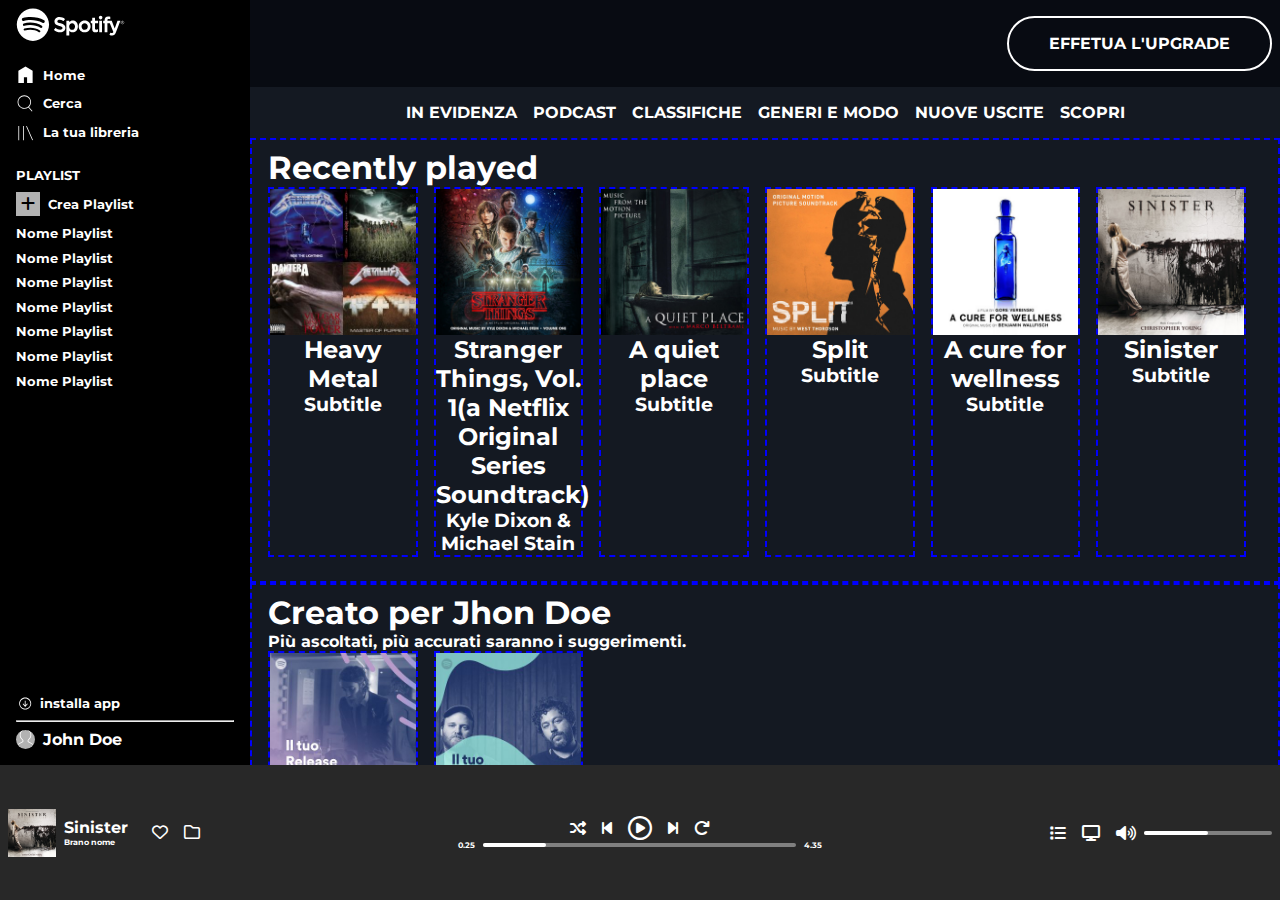
==== index.html @ 0534e6f9 "cambio dimensioni e spaziatura header" ====
<!DOCTYPE html>
<html lang="ita">
<head>
    <meta charset="UTF-8">
    <meta name="viewport" content="width=device-width, initial-scale=1.0">
    <!--FAVICON-->
    <link rel="icon" href="img/favicon.ico" >
    <!-- FONT AWESOME 6.4.0 -->
    <link rel="stylesheet" href="https://cdnjs.cloudflare.com/ajax/libs/font-awesome/6.4.0/css/all.min.css">
    <!--FONT DI GOOGLE-->
    <link rel="preconnect" href="https://fonts.googleapis.com">
    <link rel="preconnect" href="https://fonts.gstatic.com" crossorigin>
    <link href="https://fonts.googleapis.com/css2?family=Montserrat:ital,wght@0,100;0,200;0,300;0,400;0,500;0,600;0,700;0,800;0,900;1,100;1,200;1,300;1,400;1,500;1,600;1,700;1,800;1,900&display=swap" rel="stylesheet">
    <!--CSS-->
    <link rel="stylesheet" href="style/style.css">
    <title>Spotify Web</title>
</head>
<body>
    <main class="flex">
        <!--MAIN HEADER-->
        <div class="header-main flex flex-bet flex-col">
            <nav>
                <img class="logo" src="img/logo.svg" alt="Logo Spotify">
                <img class="logo" src="img/logo-small.svg" alt="Logo Spotify small">
                <ul>
                    <li class="flex flex-al-cen">
                        <a href="#" class="flex flex-al-cen"><img class="icon" src="img/home.svg" alt="icona home"></a>
                        <a href="#"><p>Home</p> </a>
                    </li>
                    <li class="flex flex-al-cen">
                        <a href="#" class="flex flex-al-cen"><img class="icon" src="img/search.svg" alt="icona search"></a>
                        <a href="#"><p>Cerca</p> </a>
                    </li>
                    <li class="flex flex-al-cen">
                        <a href="#" class="flex flex-al-cen"><img class="icon" src="img/libreria.svg" alt="icona libreria"></a>
                        <a href="#"><p>La tua libreria </p></a>
                    </li>
                </ul>
                <ul>
                    <li>PLAYLIST</li>
                    <li class="flex flex-al-cen">
                        <a href="#" class="flex flex-al-cen">
                            <div class="box flex flex-al-cen flex-center">
                                <i class="fa-solid fa-plus"></i>
                            </div>
                        </a>
                        <a href="#">Crea Playlist</a>
                    </li>
                    <li><a href="#">Nome Playlist</a></li>
                    <li><a href="#">Nome Playlist</a></li>
                    <li><a href="#">Nome Playlist</a></li>
                    <li><a href="#">Nome Playlist</a></li>
                    <li><a href="#">Nome Playlist</a></li>
                    <li><a href="#">Nome Playlist</a></li>
                    <li><a href="#">Nome Playlist</a></li>
                </ul>
            </nav>

            <section class="header-bottom">
                <div class="flex">
                    <a href="#" class="flex flex-al-cen">
                    <img src="img/download.svg" alt="icona download">
                    </a>
                    <a href="#"><p>installa app</p></a>
                </div>
                <hr>
                <div class="flex">
                    <a href="#" class="flex flex-al-cen">
                    <img class="icon" src="img/profile.svg" alt="icona profilo">
                    </a>
                    <a href="#"><p>John Doe</p> </a>
                </div>
                
            </section>
        </div>
        <!--MAIN MUSIC-->
        <div class="music-main">
            <!--UPGRADE-->
            <section class="upgrade flex flex-end">
                <div class="bottone">
                    EFFETUA L'UPGRADE
                </div>
            </section>
            <!--CONTAIN-->
            <section class="contain">
                <!--CATEGORIE-->
                <section class="categorie">
                    <ul class="flex flex-center flex-wrap">
                        <li>IN EVIDENZA</li>
                        <li>PODCAST</li>
                        <li>CLASSIFICHE</li>
                        <li>GENERI E MODO</li>
                        <li>NUOVE USCITE</li>
                        <li>SCOPRI</li>
                    </ul>
                </section>
                <!--RECENTLY PLAYED-->
                <section class="recently-played trat">
                    <h1>Recently played</h1>
                    <div class="container flex flex-wrap">
                        <div class="items trat">
                            <div class="hover-immagine">
                                <i class="fa-regular fa-circle-play"></i>
                                <img src="img/metal_lifting.jpg" alt="album di musica tranquilla">
                            </div>
                            
                            <h2>Heavy Metal</h2>
                            <h3>Subtitle</h3>
                        </div>

                        <div class="items trat">
                            <div class="hover-immagine">
                                <i class="fa-regular fa-circle-play"></i>
                                <img src="img/stranger.jpeg" alt="colonne sonore Stranger Thing">
                            </div>
                            
                            <h2>Stranger Things, Vol. 1(a Netflix Original Series Soundtrack)</h2>
                            <h3>Kyle Dixon & Michael Stain</h3>
                        </div>

                        <div class="items trat">
                            <div class="hover-immagine">
                                <i class="fa-regular fa-circle-play"></i>
                                <img src="img/aquietplace.jpeg" alt="colonne sonore A quet place">
                            </div>
                            
                            <h2>A quiet place</h2>
                            <h3>Subtitle</h3>
                        </div>

                        <div class="items trat">
                            <div class="hover-immagine">
                                <i class="fa-regular fa-circle-play"></i>
                                <img src="img/split.jpeg" alt="colonne sonore Split">
                            </div>
                            
                            <h2>Split</h2>
                            <h3>Subtitle</h3>
                        </div>

                        <div class="items trat">
                            <div class="hover-immagine">
                                <i class="fa-regular fa-circle-play"></i>
                                <img src="img/cure.jpeg" alt="colonne sonore A cure for wellness">
                            </div>
                            
                            <h2>A cure for wellness</h2>
                            <h3>Subtitle</h3>
                        </div>

                        <div class="items trat">
                            <div class="hover-immagine">
                                <i class="fa-regular fa-circle-play"></i>
                                <img src="img/sinister.jpeg" alt="colonne sonore Sinister">
                            </div>
                            
                            <h2>Sinister</h2>
                            <h3>Subtitle</h3>
                        </div>
                    </div>
                </section>
                <!--JHON DOE-->
                <section class="jhon-doe trat">
                    <h1>Creato per Jhon Doe</h1>
                    <p>Più ascoltati, più accurati saranno i suggerimenti.</p>
                    <div class="container flex flex-wrap">
                        <div class="items trat">
                            <div class="hover-immagine">
                                <i class="fa-regular fa-circle-play"></i>
                                <img src="img/radar.jpeg" alt="release rader">
                            </div>
                            <h2>Release Radar</h2>
                        </div> 
                        <div class="items trat">
                            <div class="hover-immagine">
                                <i class="fa-regular fa-circle-play"></i>
                                <img src="img/mixdaily.jpeg" alt="daily mix">
                            </div>
                            <h2>Daily Mix 1</h2>
                        </div> 
                    </div>
                </section>
                <!--ARTISTI POPOLARI-->
                <section class="artisti-popolari trat">
                    <h1>Artisti più popolari</h1>
                    <p>Più ascoltati, più accurati saranno i suggerimenti.</p>
                    <div class="container flex flex-wrap">
                        <div class="items trat">
                            <div class="hover-immagine">
                                <i class="fa-regular fa-circle-play"></i>
                                <img src="img/youg.jpeg" alt="Artista sinistra">
                            </div>
                            <h2>Sono un artista</h2>
                        </div> 
                        <div class="items trat">
                            <div class="hover-immagine">
                                <i class="fa-regular fa-circle-play"></i>
                                <img src="img/einaudi.jpeg" alt="daily mix">
                            </div>
                            <h2>Enaudi</h2>
                        </div>
                    </div> 
                </section>
            </section>
        </div>
    </main>
    <footer class="flex flex-bet">
        <section class="left flex flex-al-cen">
            <div class="brano flex flex-al-cen">
                <div>
                    <img src="img/sinister.jpeg" alt="sinister Soundtrack">
                </div>
                <div>
                    <h1>Sinister</h1>
                    <h2>Brano nome</h2>
                </div>
            </div>
            <div class="funzioni flex">
                <div>
                    <i class="fa-regular fa-heart"></i>
                </div>
                <div>
                    <i class="fa-regular fa-folder"></i>
                </div>
            </div>
        </section>

        <section class="center flex flex-col flex-center">
            <div class="play-music flex flex-center flex-al-cen">
                <i class="fa-solid fa-shuffle"></i>
                <i class="fa-solid fa-backward-step"></i>
                <i class="fa-regular fa-circle-play"></i>
                <i class="fa-solid fa-forward-step"></i>
                <i class="fa-solid fa-arrow-rotate-right"></i>
            </div>
            <div class="barra-music flex flex-al-cen flex-bet">
                <div class="numeri">0.25</div>
                <div class="barra">
                    <div class="barra-play"></div>
                </div>
                <div class="numeri">4.35</div>
            </div>
        </section>

        <section class="right flex flex-al-cen flex-end">
            <div class="flex">
                <i class="fa-solid fa-list"></i>
                <i class="fa-solid fa-display"></i>
            </div>
            <div class="barra-music flex flex-al-cen">
                <i class="fa-solid fa-volume-high"></i>
                <div class="barra">
                    <div class="barra-volume"></div>
                </div>
            </div>
        </section>
    </footer>
</body>
</html>
---- style/style.css ----
*{
    margin: 0;
    padding: 0;
    box-sizing: border-box;
}

body{
    font-family: 'Montserrat', sans-serif;
    font-weight: bold;
    color: white ;
}

ul{
    list-style-type: none;
}

a{
    text-decoration: none;
}

/*flex*/

.flex{
    display: flex;
}

.flex-bet{
    justify-content: space-between;
}

.flex-ar{
    justify-content: space-around;
}

.flex-wrap{
    flex-wrap: wrap;
}
.flex-col{
    flex-direction: column;
}

.flex-center{
    justify-content: center;
}

.flex-al-cen{
    align-items: center;
}

.flex-end{
    justify-content: flex-end;
}

/*main header*/

main .header-main{
    height: calc(100vh - 15vh);
    width: 250px;
    background-color: black;
    padding: .5rem 1rem;
}

.header-main nav>img:first-child{
    width: 50%;
    padding-bottom: .5rem;
}

.header-main nav>img:nth-child(2){
    width: 100%;
    display: none;
}
.header-main a{
    color: white;
}

.header-main nav ul{
    padding: .5rem 0;
}

.header-main nav ul li{
    padding: .3rem 0;
    align-items: center;
    font-size: .8rem;
}

.header-main nav .box{
    width: 1.5rem;
    height: 1.5rem;
    background-color: #B2B2B2;
    color: black;
    margin-right: .5rem;
}

.header-main nav .box i{
    font-size: 1rem;
}

.header-main .icon{
    width: 1.2rem;
    margin-right: .5rem;
}

.header-bottom div:first-child img{
    width: 1rem;
    margin-right: .5rem;
} 

.header-bottom div:first-child p{
    font-size: .8rem;
}

.header-bottom div{
    margin: .5rem 0;
}

.header-bottom div:last-child img{
    height: 1.2rem;
    border-radius: 50%;
    object-fit: cover;
    background-color: #B2B2B2;
}

@media screen and (max-width:576px){
    main .header-main{
        max-width: 50px;
        align-items: center;
    }

    .header-main nav>img:first-child{
        display: none;
    }

    .header-main nav>img:nth-child(2){
        display: block;
    }

    .header-main p, hr{
        display: none;
    }

    .header-main nav ul:last-child{
        display: none;
    }
}

/*main music main*/

main .music-main{
    height: calc(100vh - 15vh);
    width: calc(100% - 250px);/*-----------------------------------------*/
    overflow: auto;
    background-color: #141922;
}

@media screen and (max-width:576px){
    main .music-main{
        min-width: calc(100% - 50px);
    }
}

/*upgrade*/

.upgrade{
    background-color: #080B12;
    padding: 1rem .5rem;
}

.upgrade .bottone{
    border: 2px white solid;
    border-radius: 5rem;
    padding: 1rem 2.5rem;
}

/*Categorie*/

.categorie{
    padding: 1rem 0;
}

.categorie li{
    padding: 0 .5rem ;
}

/*Recently Played*/

.recently-played, .jhon-doe, .artisti-popolari{
    padding: .5rem 1rem;
}

.items{
    width: calc((100% /6) - 1rem);
    text-align: center;
    margin-right: 1rem;
    margin-bottom: 1rem;
}

.items img{
    width: 100%;
}

.hover-immagine{
    line-height: 0;
    position: relative;
}

.hover-immagine i{
    position: absolute;
    top: 50%;
    left: 50%;
    transform: translate(-50% , -50%);
    font-size: 4rem;
    display: none;
}

@media screen and (max-width:992px){
    .items{
        width: calc((100%/4) - 1rem);
    }
}

@media screen and (max-width:768px){
    .items{
        width: calc((100%/2) - 1rem);
    }
}

/*Jhon Doe*/

/*Artisti popolari*/

.artisti-popolari img {
    border-radius: 50%;
    object-fit: cover;
}

.artisti-popolari .hover-immagine{
    border-radius: 50%;
}

/*footer*/

footer{
    background-color: #282828;
    height: 15vh;
    padding: 0 .5rem;
}

footer i{
    padding: 0 .5rem;
}

footer .left, footer .right{
    width: 230px;
}

footer .center{
    width: 30%;
}

/*footer left*/

footer .left .brano>div:first-child{
    width: 3rem;
    height: 3rem;
}

footer .left .brano{
    margin-right: .5rem;
}

footer .left .brano img{
    width: 100%;
}

footer .left .brano div{
    margin-right: .5rem;
}

footer .left .brano h1{
    font-size: 1rem;
}

footer .left .brano h2{
    font-size: .5rem;
}

footer .left .funzioni i{
    padding: 0 .5rem;
}

@media screen and (max-width:768px){
    footer .left .funzioni{
        flex-direction: column;
    }
}

/*footer center*/


footer .center .play-music i:nth-child(3){
    font-size: 1.5rem;
}

footer .center .barra-music .numeri{
    font-size: .5rem;
    padding: 0 .5rem;
}

footer .center .barra-play{
    width: 20%;
    height: 100%;
    background-color: white;
    border-radius: 5rem;
}

footer .barra-music{
    width: 100%;
}

footer .barra{
    width: 100%;
    height: 4px;
    background-color: gray;
    border-radius: 5rem;
}

/*footer right*/

footer .barra-volume{
    width: 50%;
    height: 100%;
    background-color: white;
    border-radius: 5rem;
}

@media screen and (max-width:487px) {
    
    footer .right{
        flex-wrap: wrap;
        justify-content: center;
        align-self: center;
    }

   
}

/*elementi da cancellare*/

.trat{
    border: 2px dashed blue;
}
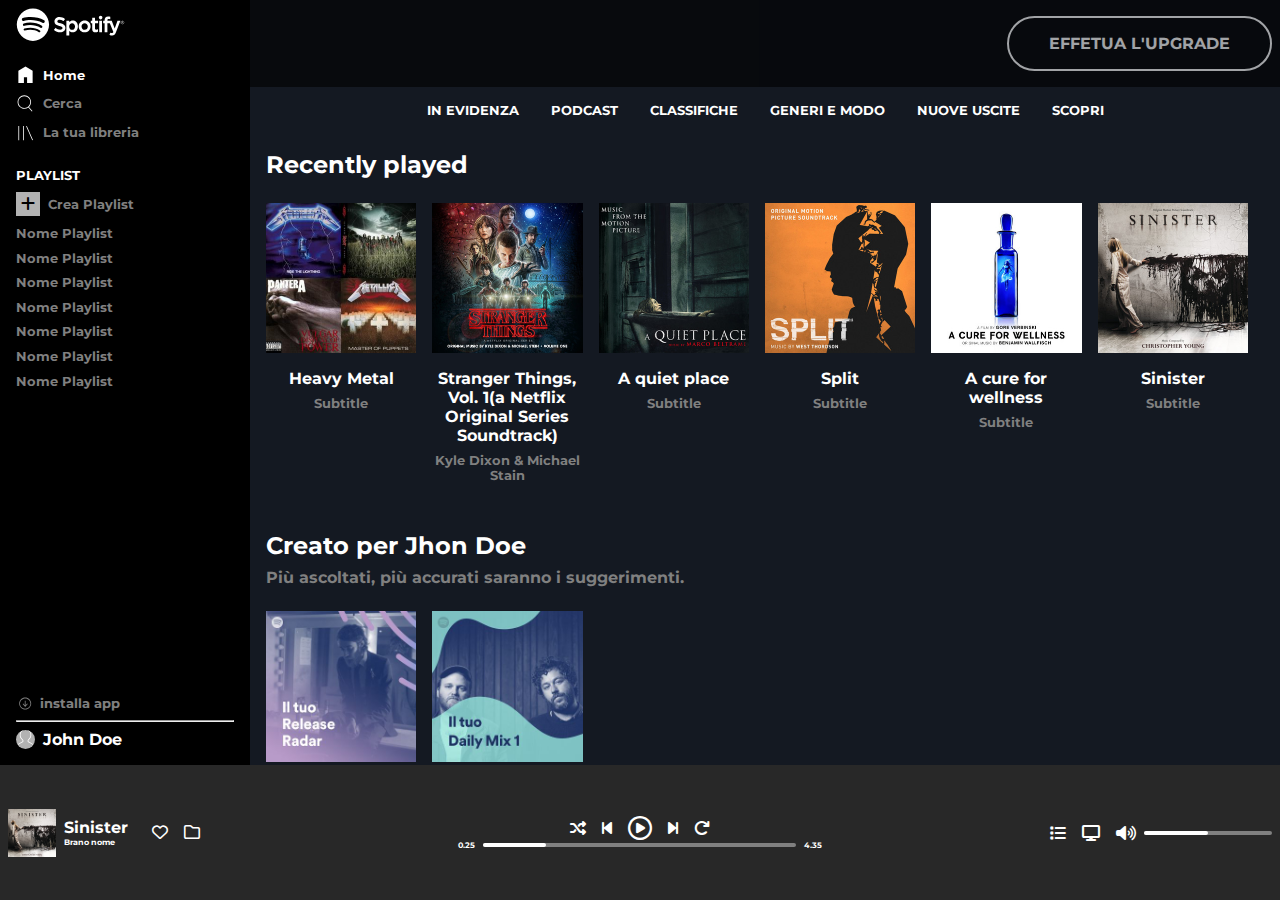
==== commit 4e67c63e: "size-font e spaziatura effetuata + colore" ====
--- a/index.html
+++ b/index.html
@@ -95,10 +95,11 @@
                     </ul>
                 </section>
                 <!--RECENTLY PLAYED-->
-                <section class="recently-played trat">
-                    <h1>Recently played</h1>
+                <section class="recently-played ">
+                    <div class="titoli"><h1>Recently played</h1></div>
+                    
                     <div class="container flex flex-wrap">
-                        <div class="items trat">
+                        <div class="items ">
                             <div class="hover-immagine">
                                 <i class="fa-regular fa-circle-play"></i>
                                 <img src="img/metal_lifting.jpg" alt="album di musica tranquilla">
@@ -108,7 +109,7 @@
                             <h3>Subtitle</h3>
                         </div>
 
-                        <div class="items trat">
+                        <div class="items ">
                             <div class="hover-immagine">
                                 <i class="fa-regular fa-circle-play"></i>
                                 <img src="img/stranger.jpeg" alt="colonne sonore Stranger Thing">
@@ -118,7 +119,7 @@
                             <h3>Kyle Dixon & Michael Stain</h3>
                         </div>
 
-                        <div class="items trat">
+                        <div class="items ">
                             <div class="hover-immagine">
                                 <i class="fa-regular fa-circle-play"></i>
                                 <img src="img/aquietplace.jpeg" alt="colonne sonore A quet place">
@@ -128,7 +129,7 @@
                             <h3>Subtitle</h3>
                         </div>
 
-                        <div class="items trat">
+                        <div class="items ">
                             <div class="hover-immagine">
                                 <i class="fa-regular fa-circle-play"></i>
                                 <img src="img/split.jpeg" alt="colonne sonore Split">
@@ -138,7 +139,7 @@
                             <h3>Subtitle</h3>
                         </div>
 
-                        <div class="items trat">
+                        <div class="items ">
                             <div class="hover-immagine">
                                 <i class="fa-regular fa-circle-play"></i>
                                 <img src="img/cure.jpeg" alt="colonne sonore A cure for wellness">
@@ -148,7 +149,7 @@
                             <h3>Subtitle</h3>
                         </div>
 
-                        <div class="items trat">
+                        <div class="items ">
                             <div class="hover-immagine">
                                 <i class="fa-regular fa-circle-play"></i>
                                 <img src="img/sinister.jpeg" alt="colonne sonore Sinister">
@@ -160,18 +161,22 @@
                     </div>
                 </section>
                 <!--JHON DOE-->
-                <section class="jhon-doe trat">
-                    <h1>Creato per Jhon Doe</h1>
-                    <p>Più ascoltati, più accurati saranno i suggerimenti.</p>
+                <section class="jhon-doe ">
+                    <div class="titoli">
+                        <h1>Creato per Jhon Doe</h1>
+                        <p>Più ascoltati, più accurati saranno i suggerimenti.</p>
+                    </div>
+                    
+                    
                     <div class="container flex flex-wrap">
-                        <div class="items trat">
+                        <div class="items ">
                             <div class="hover-immagine">
                                 <i class="fa-regular fa-circle-play"></i>
                                 <img src="img/radar.jpeg" alt="release rader">
                             </div>
                             <h2>Release Radar</h2>
                         </div> 
-                        <div class="items trat">
+                        <div class="items ">
                             <div class="hover-immagine">
                                 <i class="fa-regular fa-circle-play"></i>
                                 <img src="img/mixdaily.jpeg" alt="daily mix">
@@ -181,18 +186,21 @@
                     </div>
                 </section>
                 <!--ARTISTI POPOLARI-->
-                <section class="artisti-popolari trat">
-                    <h1>Artisti più popolari</h1>
-                    <p>Più ascoltati, più accurati saranno i suggerimenti.</p>
+                <section class="artisti-popolari ">
+                    <div class="titoli">
+                        <h1>Artisti più popolari</h1>
+                        <p>Più ascoltati, più accurati saranno i suggerimenti.</p>
+                    </div>
+                    
                     <div class="container flex flex-wrap">
-                        <div class="items trat">
+                        <div class="items ">
                             <div class="hover-immagine">
                                 <i class="fa-regular fa-circle-play"></i>
                                 <img src="img/youg.jpeg" alt="Artista sinistra">
                             </div>
                             <h2>Sono un artista</h2>
                         </div> 
-                        <div class="items trat">
+                        <div class="items ">
                             <div class="hover-immagine">
                                 <i class="fa-regular fa-circle-play"></i>
                                 <img src="img/einaudi.jpeg" alt="daily mix">
--- a/style/style.css
+++ b/style/style.css
@@ -83,6 +83,14 @@
     font-size: .8rem;
 }
 
+.header-main nav ul li a{
+    color: gray;
+}
+
+.header-main nav ul li:first-child a:nth-child(2) {
+    color: white;
+}
+
 .header-main nav .box{
     width: 1.5rem;
     height: 1.5rem;
@@ -100,6 +108,9 @@
     margin-right: .5rem;
 }
 
+.header-bottom div:first-child{
+    opacity: 50%;
+}
 .header-bottom div:first-child img{
     width: 1rem;
     margin-right: .5rem;
@@ -161,8 +172,10 @@
 /*upgrade*/
 
 .upgrade{
-    background-color: #080B12;
+    background-color: black;
+    opacity: 60%;
     padding: 1rem .5rem;
+    width: 100%;
 }
 
 .upgrade .bottone{
@@ -171,6 +184,12 @@
     padding: 1rem 2.5rem;
 }
 
+@media screen and (max-width:576px){
+    .upgrade{
+
+    }
+}
+
 /*Categorie*/
 
 .categorie{
@@ -178,13 +197,27 @@
 }
 
 .categorie li{
-    padding: 0 .5rem ;
+    font-size: .8rem;
+    padding: 0 1rem ;
 }
 
 /*Recently Played*/
 
 .recently-played, .jhon-doe, .artisti-popolari{
-    padding: .5rem 1rem;
+    padding: 1rem;
+}
+
+.titoli{
+    padding-bottom: 1.5rem;
+}
+
+.titoli h1{
+    font-size: 1.5rem;
+}
+
+.titoli p{
+    padding-top: .5rem;
+    color: gray;
 }
 
 .items{
@@ -196,6 +229,17 @@
 
 .items img{
     width: 100%;
+}
+
+.items h2{
+    font-size: 1rem;
+    padding-top: 1rem;
+}
+
+.items h3{
+    font-size: .8rem;
+    padding-top: .5rem;
+    color: gray;
 }
 
 .hover-immagine{
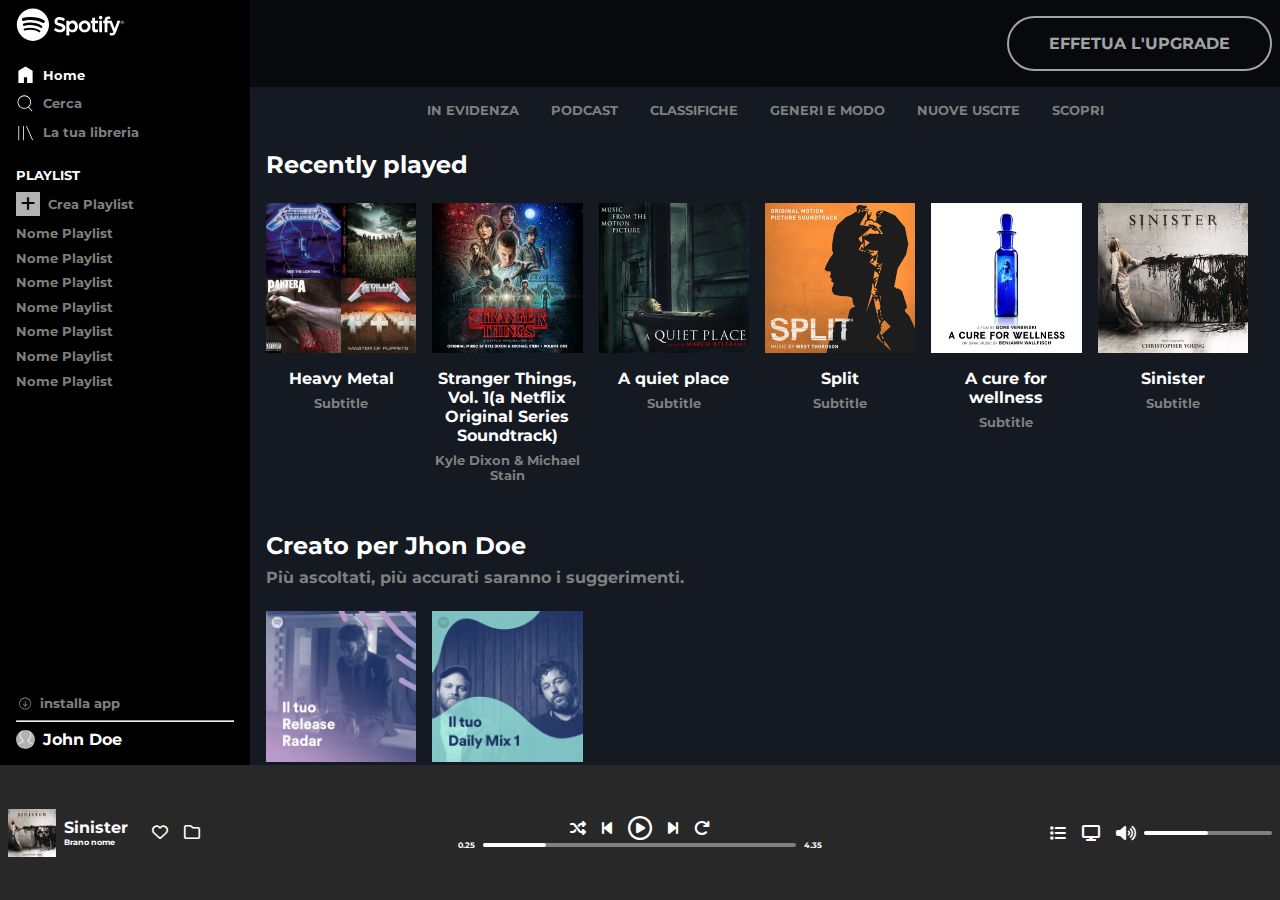
==== commit 4e1c4c26: "hover alle items" ====
--- a/index.html
+++ b/index.html
@@ -39,12 +39,15 @@
                 <ul>
                     <li>PLAYLIST</li>
                     <li class="flex flex-al-cen">
-                        <a href="#" class="flex flex-al-cen">
-                            <div class="box flex flex-al-cen flex-center">
-                                <i class="fa-solid fa-plus"></i>
-                            </div>
-                        </a>
-                        <a href="#">Crea Playlist</a>
+                        <div class="flex flex-al-cen">
+                            <a href="#">
+                                <div class="box flex flex-al-cen flex-center">
+                                    <i class="fa-solid fa-plus"></i>
+                                </div>
+                            </a>
+                            <a href="#">Crea Playlist</a>
+                        </div>
+                        
                     </li>
                     <li><a href="#">Nome Playlist</a></li>
                     <li><a href="#">Nome Playlist</a></li>
@@ -68,7 +71,7 @@
                     <a href="#" class="flex flex-al-cen">
                     <img class="icon" src="img/profile.svg" alt="icona profilo">
                     </a>
-                    <a href="#"><p>John Doe</p> </a>
+                    <p>John Doe</p>
                 </div>
                 
             </section>
@@ -100,63 +103,69 @@
                     
                     <div class="container flex flex-wrap">
                         <div class="items ">
-                            <div class="hover-immagine">
-                                <i class="fa-regular fa-circle-play"></i>
-                                <img src="img/metal_lifting.jpg" alt="album di musica tranquilla">
-                            </div>
-                            
-                            <h2>Heavy Metal</h2>
-                            <h3>Subtitle</h3>
-                        </div>
-
-                        <div class="items ">
-                            <div class="hover-immagine">
-                                <i class="fa-regular fa-circle-play"></i>
-                                <img src="img/stranger.jpeg" alt="colonne sonore Stranger Thing">
-                            </div>
-                            
-                            <h2>Stranger Things, Vol. 1(a Netflix Original Series Soundtrack)</h2>
-                            <h3>Kyle Dixon & Michael Stain</h3>
-                        </div>
-
-                        <div class="items ">
-                            <div class="hover-immagine">
-                                <i class="fa-regular fa-circle-play"></i>
-                                <img src="img/aquietplace.jpeg" alt="colonne sonore A quet place">
-                            </div>
-                            
-                            <h2>A quiet place</h2>
-                            <h3>Subtitle</h3>
-                        </div>
-
-                        <div class="items ">
+                            <a href="#">
+                                <div class="hover-immagine">
+                                    <i class="fa-regular fa-circle-play"></i>
+                                    <img src="img/metal_lifting.jpg" alt="album di musica tranquilla">
+                                </div>
+                            </a>
+                            <a href="#"><h2>Heavy Metal</h2></a>
+                            <a href="#"><h3>Subtitle</h3></a>
+                        </div>
+
+                        <div class="items ">
+                            <a href="#">
+                                <div class="hover-immagine">
+                                    <i class="fa-regular fa-circle-play"></i>
+                                    <img src="img/stranger.jpeg" alt="colonne sonore Stranger Thing">
+                                </div>
+                            </a>
+                            <a href="#"><h2>Stranger Things, Vol. 1(a Netflix Original Series Soundtrack)</h2></a>
+                            <a href="#"><h3>Kyle Dixon & Michael Stain</h3></a>
+                        </div>
+
+                        <div class="items ">
+                            <a href="#">
+                                <div class="hover-immagine">
+                                    <i class="fa-regular fa-circle-play"></i>
+                                    <img src="img/aquietplace.jpeg" alt="colonne sonore A quet place">
+                                </div>
+                            </a>
+                            <a href="#"><h2>A quiet place</h2></a>
+                            <a href="#"><h3>Subtitle</h3></a>
+                        </div>
+
+                        <div class="items ">
+                            <a href="#">
                             <div class="hover-immagine">
                                 <i class="fa-regular fa-circle-play"></i>
                                 <img src="img/split.jpeg" alt="colonne sonore Split">
                             </div>
-                            
-                            <h2>Split</h2>
-                            <h3>Subtitle</h3>
-                        </div>
-
-                        <div class="items ">
-                            <div class="hover-immagine">
-                                <i class="fa-regular fa-circle-play"></i>
-                                <img src="img/cure.jpeg" alt="colonne sonore A cure for wellness">
-                            </div>
-                            
-                            <h2>A cure for wellness</h2>
-                            <h3>Subtitle</h3>
-                        </div>
-
-                        <div class="items ">
-                            <div class="hover-immagine">
-                                <i class="fa-regular fa-circle-play"></i>
-                                <img src="img/sinister.jpeg" alt="colonne sonore Sinister">
-                            </div>
-                            
-                            <h2>Sinister</h2>
-                            <h3>Subtitle</h3>
+                            </a>
+                            <a href="#"><h2>Split</h2></a>
+                            <a href="#"><h3>Subtitle</h3></a>
+                        </div>
+
+                        <div class="items ">
+                            <a href="#">
+                                <div class="hover-immagine">
+                                    <i class="fa-regular fa-circle-play"></i>
+                                    <img src="img/cure.jpeg" alt="colonne sonore A cure for wellness">
+                                </div>
+                            </a>
+                            <a href="#"><h2>A cure for wellness</h2></a>
+                            <a href="#"><h3>Subtitle</h3></a>
+                        </div>
+
+                        <div class="items ">
+                            <a href="#">
+                                <div class="hover-immagine">
+                                    <i class="fa-regular fa-circle-play"></i>
+                                    <img src="img/sinister.jpeg" alt="colonne sonore Sinister">
+                                </div>
+                            </a>
+                            <a href="#"><h2>Sinister</h2></a>
+                            <a href="#"><h3>Subtitle</h3></a>
                         </div>
                     </div>
                 </section>
@@ -170,18 +179,22 @@
                     
                     <div class="container flex flex-wrap">
                         <div class="items ">
-                            <div class="hover-immagine">
-                                <i class="fa-regular fa-circle-play"></i>
-                                <img src="img/radar.jpeg" alt="release rader">
-                            </div>
-                            <h2>Release Radar</h2>
+                            <a href="#">
+                                <div class="hover-immagine">
+                                    <i class="fa-regular fa-circle-play"></i>
+                                    <img src="img/radar.jpeg" alt="release rader">
+                                </div>
+                            </a>
+                            <a href="#"><h2>Release Radar</h2></a>
                         </div> 
                         <div class="items ">
-                            <div class="hover-immagine">
-                                <i class="fa-regular fa-circle-play"></i>
-                                <img src="img/mixdaily.jpeg" alt="daily mix">
-                            </div>
-                            <h2>Daily Mix 1</h2>
+                            <a href="#">
+                                <div class="hover-immagine">
+                                    <i class="fa-regular fa-circle-play"></i>
+                                    <img src="img/mixdaily.jpeg" alt="daily mix">
+                                </div>
+                            </a>
+                            <a href="#"><h2>Daily Mix 1</h2></a>
                         </div> 
                     </div>
                 </section>
@@ -194,18 +207,22 @@
                     
                     <div class="container flex flex-wrap">
                         <div class="items ">
-                            <div class="hover-immagine">
-                                <i class="fa-regular fa-circle-play"></i>
-                                <img src="img/youg.jpeg" alt="Artista sinistra">
-                            </div>
-                            <h2>Sono un artista</h2>
+                            <a href="#">
+                                <div class="hover-immagine">
+                                    <i class="fa-regular fa-circle-play"></i>
+                                    <img src="img/youg.jpeg" alt="Artista sinistra">
+                                </div>
+                            </a>
+                            <a href="#"><h2>Sono un artista</h2></a>
                         </div> 
                         <div class="items ">
-                            <div class="hover-immagine">
-                                <i class="fa-regular fa-circle-play"></i>
-                                <img src="img/einaudi.jpeg" alt="daily mix">
-                            </div>
-                            <h2>Enaudi</h2>
+                            <a href="#">
+                                <div class="hover-immagine">
+                                    <i class="fa-regular fa-circle-play"></i>
+                                    <img src="img/einaudi.jpeg" alt="daily mix">
+                                </div>
+                            </a>
+                            <a href="#"><h2>Enaudi</h2></a>
                         </div>
                     </div> 
                 </section>
--- a/style/style.css
+++ b/style/style.css
@@ -154,6 +154,16 @@
     }
 }
 
+/*hover header-main*/
+
+.header-main nav ul li a:hover{
+    color: white;
+}
+
+.header-bottom div:first-child:hover{
+    opacity: 100%;
+}
+
 /*main music main*/
 
 main .music-main{
@@ -199,6 +209,13 @@
 .categorie li{
     font-size: .8rem;
     padding: 0 1rem ;
+    color: gray;
+}
+
+/*hover-Categorie*/
+
+.categorie li:hover{
+    color: white;
 }
 
 /*Recently Played*/
@@ -234,6 +251,7 @@
 .items h2{
     font-size: 1rem;
     padding-top: 1rem;
+    color: white;
 }
 
 .items h3{
@@ -253,7 +271,7 @@
     left: 50%;
     transform: translate(-50% , -50%);
     font-size: 4rem;
-    display: none;
+    opacity: 0;
 }
 
 @media screen and (max-width:992px){
@@ -266,6 +284,17 @@
     .items{
         width: calc((100%/2) - 1rem);
     }
+}
+
+/*hover mian*/
+
+.hover-immagine:hover{
+    opacity: 50%;
+}
+
+.hover-immagine i:hover{
+    opacity: 100%;
+    color: white;
 }
 
 /*Jhon Doe*/
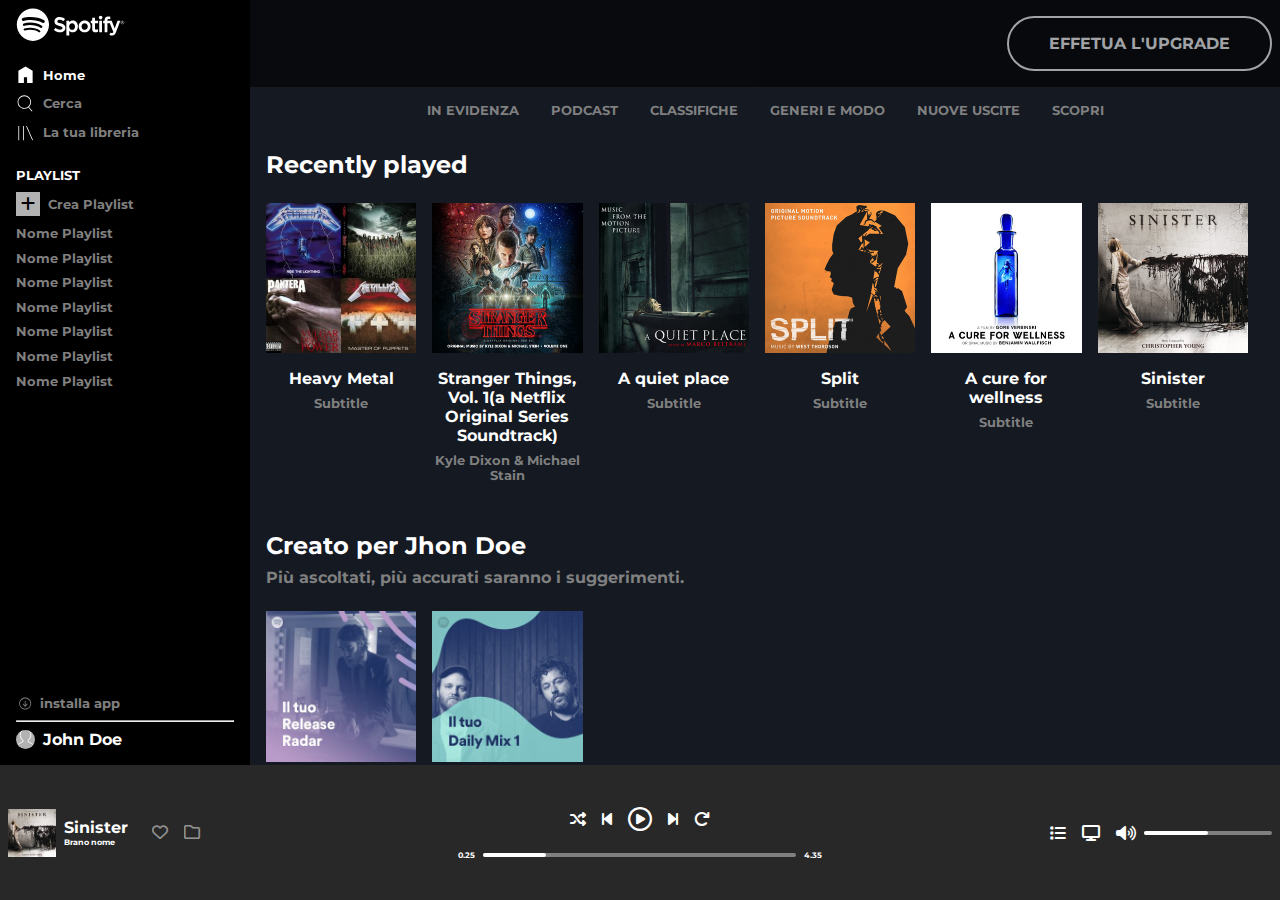
==== commit bd4d6ff7: "hover footer + aggiustamenti hoven main" ====
--- a/index.html
+++ b/index.html
@@ -242,26 +242,27 @@
             </div>
             <div class="funzioni flex">
                 <div>
-                    <i class="fa-regular fa-heart"></i>
-                </div>
-                <div>
-                    <i class="fa-regular fa-folder"></i>
+                    <a href="#"><i class="fa-regular fa-heart"></i></a>
+                </div>
+                <div>
+                    <a href="#"><i class="fa-regular fa-folder"></i></a>
                 </div>
             </div>
         </section>
 
         <section class="center flex flex-col flex-center">
             <div class="play-music flex flex-center flex-al-cen">
-                <i class="fa-solid fa-shuffle"></i>
-                <i class="fa-solid fa-backward-step"></i>
-                <i class="fa-regular fa-circle-play"></i>
-                <i class="fa-solid fa-forward-step"></i>
-                <i class="fa-solid fa-arrow-rotate-right"></i>
+                <a href="#"><i class="fa-solid fa-shuffle"></i></a>
+                <a href="#"><i class="fa-solid fa-backward-step"></i></a>
+                <a href="#"><i class="fa-regular fa-circle-play"></i></a>
+                <a href="#"><i class="fa-solid fa-forward-step"></i></a>
+                <a href="#"><i class="fa-solid fa-arrow-rotate-right"></i></a>
             </div>
             <div class="barra-music flex flex-al-cen flex-bet">
                 <div class="numeri">0.25</div>
-                <div class="barra">
+                <div class="barra flex flex-al-cen">
                     <div class="barra-play"></div>
+                    <div class="pallino"></div>
                 </div>
                 <div class="numeri">4.35</div>
             </div>
@@ -274,8 +275,9 @@
             </div>
             <div class="barra-music flex flex-al-cen">
                 <i class="fa-solid fa-volume-high"></i>
-                <div class="barra">
+                <div class="barra flex flex-al-cen">
                     <div class="barra-volume"></div>
+                    <div class="pallino"></div>
                 </div>
             </div>
         </section>
--- a/style/style.css
+++ b/style/style.css
@@ -16,6 +16,7 @@
 
 a{
     text-decoration: none;
+    color: white;
 }
 
 /*flex*/
@@ -68,9 +69,6 @@
 .header-main nav>img:nth-child(2){
     width: 100%;
     display: none;
-}
-.header-main a{
-    color: white;
 }
 
 .header-main nav ul{
@@ -251,7 +249,6 @@
 .items h2{
     font-size: 1rem;
     padding-top: 1rem;
-    color: white;
 }
 
 .items h3{
@@ -292,7 +289,7 @@
     opacity: 50%;
 }
 
-.hover-immagine i:hover{
+.hover-immagine:hover i{
     opacity: 100%;
     color: white;
 }
@@ -359,6 +356,13 @@
 
 footer .left .funzioni i{
     padding: 0 .5rem;
+    opacity: 50%;
+}
+
+
+/*hover footer left*/
+footer .left .funzioni i:hover{
+    opacity: 100%;
 }
 
 @media screen and (max-width:768px){
@@ -369,8 +373,11 @@
 
 /*footer center*/
 
-
-footer .center .play-music i:nth-child(3){
+footer .center .play-music{
+    margin-bottom: 1rem;
+}
+
+footer .center .play-music a:nth-child(3){
     font-size: 1.5rem;
 }
 
@@ -380,6 +387,7 @@
 }
 
 footer .center .barra-play{
+
     width: 20%;
     height: 100%;
     background-color: white;
@@ -395,6 +403,28 @@
     height: 4px;
     background-color: gray;
     border-radius: 5rem;
+}
+
+footer .pallino{
+    width: 1rem;
+    height: 1rem;
+    background-color: white;
+    border-radius: 50%;
+    opacity: 0;
+}
+
+/*hover footer-center*/
+
+footer .center .play-music a:nth-child(3):hover{
+    font-size: 2rem;
+}
+
+footer .barra-play:hover , .barra-volume:hover{
+    background-color: lightgreen;
+}
+
+footer .barra-play:hover .pallino{
+    opacity: 100;
 }
 
 /*footer right*/
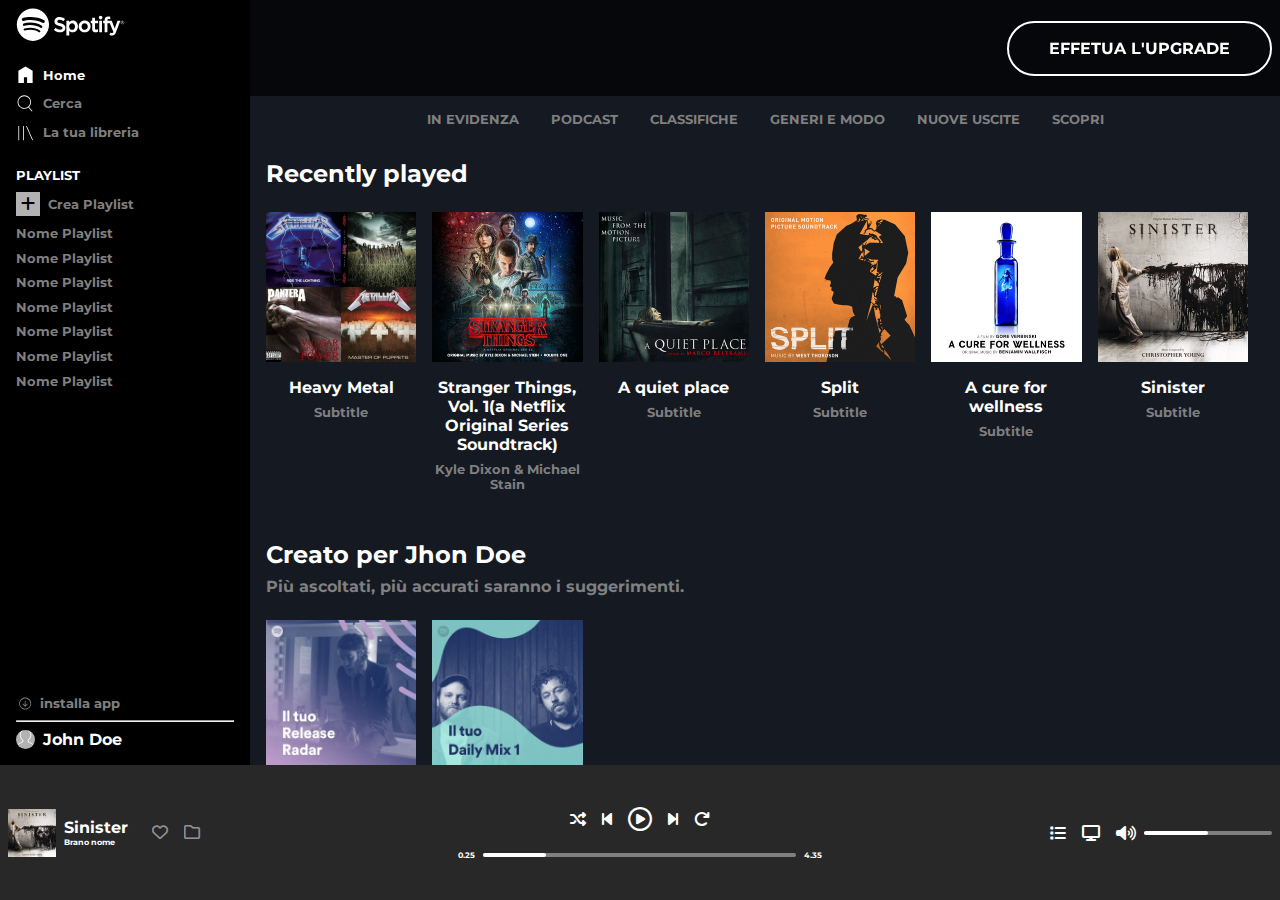
==== commit 2a701b64: "sistemazione hover" ====
--- a/index.html
+++ b/index.html
@@ -79,10 +79,12 @@
         <!--MAIN MUSIC-->
         <div class="music-main">
             <!--UPGRADE-->
-            <section class="upgrade flex flex-end">
-                <div class="bottone">
-                    EFFETUA L'UPGRADE
-                </div>
+            <section class="upgrade flex flex-end flex-al-cen">
+                <a href="#">
+                    <div class="bottone ">
+                        EFFETUA L'UPGRADE
+                    </div>
+                </a>
             </section>
             <!--CONTAIN-->
             <section class="contain">
@@ -236,8 +238,8 @@
                     <img src="img/sinister.jpeg" alt="sinister Soundtrack">
                 </div>
                 <div>
-                    <h1>Sinister</h1>
-                    <h2>Brano nome</h2>
+                    <a href="#"><h1>Sinister</h1></a>
+                    <a href="#"><h2>Brano nome</h2></a>
                 </div>
             </div>
             <div class="funzioni flex">
--- a/style/style.css
+++ b/style/style.css
@@ -180,13 +180,17 @@
 /*upgrade*/
 
 .upgrade{
-    background-color: black;
-    opacity: 60%;
+    background:rgba(0, 0, 2, .7);
     padding: 1rem .5rem;
-    width: 100%;
+    width: calc(100% - 250px);
+    height: 6rem;
+
+    z-index: 1;
+    position: fixed;
 }
 
 .upgrade .bottone{
+    margin: .5rem 0;
     border: 2px white solid;
     border-radius: 5rem;
     padding: 1rem 2.5rem;
@@ -194,8 +198,20 @@
 
 @media screen and (max-width:576px){
     .upgrade{
-
-    }
+        min-width: calc(100% - 50px);
+    }
+}
+
+/*hover upgrade*/
+
+.upgrade .bottone:hover{
+    font-size: 1.2rem;
+}
+
+/*conatain*/
+
+section.contain{
+    margin-top: 6rem;
 }
 
 /*Categorie*/
@@ -268,7 +284,7 @@
     left: 50%;
     transform: translate(-50% , -50%);
     font-size: 4rem;
-    opacity: 0;
+    display: none;
 }
 
 @media screen and (max-width:992px){
@@ -285,13 +301,12 @@
 
 /*hover mian*/
 
-.hover-immagine:hover{
-    opacity: 50%;
+.hover-immagine:hover img{
+    filter: opacity(50%);
 }
 
 .hover-immagine:hover i{
-    opacity: 100%;
-    color: white;
+    display: block;
 }
 
 /*Jhon Doe*/
@@ -363,6 +378,10 @@
 /*hover footer left*/
 footer .left .funzioni i:hover{
     opacity: 100%;
+}
+
+footer .left .brano h2:hover{
+    text-decoration: underline;
 }
 
 @media screen and (max-width:768px){
@@ -410,7 +429,7 @@
     height: 1rem;
     background-color: white;
     border-radius: 50%;
-    opacity: 0;
+    display: none;
 }
 
 /*hover footer-center*/
@@ -419,12 +438,12 @@
     font-size: 2rem;
 }
 
-footer .barra-play:hover , .barra-volume:hover{
+.barra-music:hover .barra-play, .barra-music:hover .barra-volume{
     background-color: lightgreen;
 }
 
-footer .barra-play:hover .pallino{
-    opacity: 100;
+footer .barra-music:hover .pallino{
+    display: block;
 }
 
 /*footer right*/
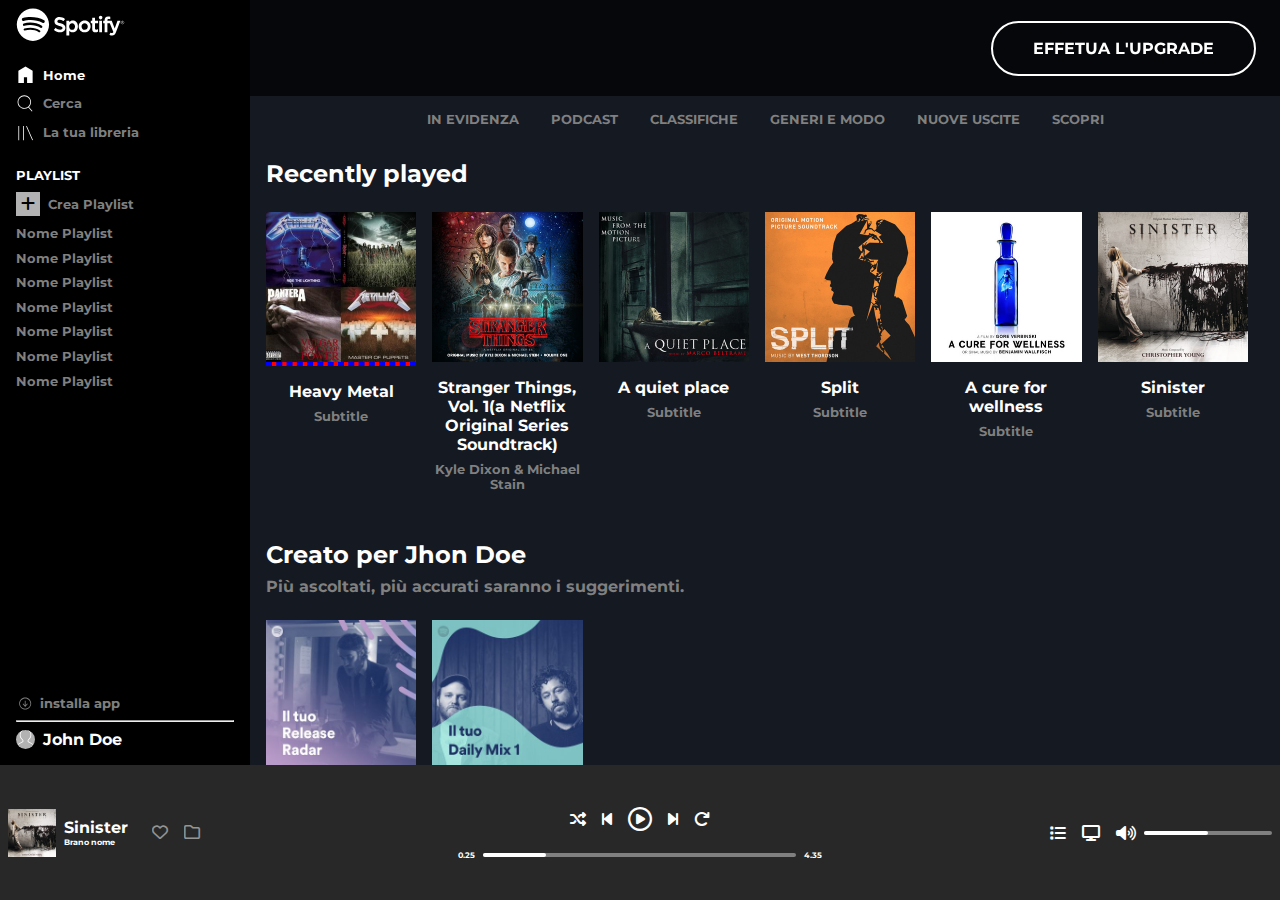
==== commit d21b082e: "cambiamenti" ====
--- a/index.html
+++ b/index.html
@@ -107,8 +107,10 @@
                         <div class="items ">
                             <a href="#">
                                 <div class="hover-immagine">
-                                    <i class="fa-regular fa-circle-play"></i>
                                     <img src="img/metal_lifting.jpg" alt="album di musica tranquilla">
+                                    <div class="scuro sfondo trat">
+                                        <i class="fa-regular fa-circle-play"></i>
+                                    </div>
                                 </div>
                             </a>
                             <a href="#"><h2>Heavy Metal</h2></a>
--- a/style/style.css
+++ b/style/style.css
@@ -1,87 +1,89 @@
-*{
+* {
     margin: 0;
     padding: 0;
     box-sizing: border-box;
 }
 
-body{
+body {
     font-family: 'Montserrat', sans-serif;
     font-weight: bold;
-    color: white ;
-}
-
-ul{
+    color: white;
+}
+
+ul {
     list-style-type: none;
 }
 
-a{
+a {
     text-decoration: none;
     color: white;
 }
 
 /*flex*/
 
-.flex{
+.flex {
     display: flex;
 }
 
-.flex-bet{
+.flex-bet {
     justify-content: space-between;
 }
 
-.flex-ar{
+.flex-ar {
     justify-content: space-around;
 }
 
-.flex-wrap{
+.flex-wrap {
     flex-wrap: wrap;
 }
-.flex-col{
+
+.flex-col {
     flex-direction: column;
 }
 
-.flex-center{
+.flex-center {
     justify-content: center;
 }
 
-.flex-al-cen{
+.flex-al-cen {
     align-items: center;
 }
 
-.flex-end{
+.flex-end {
     justify-content: flex-end;
 }
 
 /*main header*/
 
-main .header-main{
-    height: calc(100vh - 15vh);
+main .header-main {
+    /*height: calc(100vh - 15vh);*/
+    /*height: 100vh;*/
     width: 250px;
     background-color: black;
     padding: .5rem 1rem;
 }
 
-.header-main nav>img:first-child{
+.header-main nav>img:first-child {
     width: 50%;
     padding-bottom: .5rem;
 }
 
-.header-main nav>img:nth-child(2){
+.header-main nav>img:nth-child(2) {
     width: 100%;
     display: none;
 }
 
-.header-main nav ul{
+.header-main nav ul {
     padding: .5rem 0;
 }
 
-.header-main nav ul li{
+.header-main nav ul li {
     padding: .3rem 0;
     align-items: center;
     font-size: .8rem;
 }
 
-.header-main nav ul li a{
+.header-main nav ul li a {
     color: gray;
 }
 
@@ -89,7 +91,7 @@
     color: white;
 }
 
-.header-main nav .box{
+.header-main nav .box {
     width: 1.5rem;
     height: 1.5rem;
     background-color: #B2B2B2;
@@ -97,90 +99,93 @@
     margin-right: .5rem;
 }
 
-.header-main nav .box i{
+.header-main nav .box i {
     font-size: 1rem;
 }
 
-.header-main .icon{
+.header-main .icon {
     width: 1.2rem;
     margin-right: .5rem;
 }
 
-.header-bottom div:first-child{
+.header-bottom div:first-child {
     opacity: 50%;
 }
-.header-bottom div:first-child img{
+
+.header-bottom div:first-child img {
     width: 1rem;
     margin-right: .5rem;
-} 
-
-.header-bottom div:first-child p{
+}
+
+.header-bottom div:first-child p {
     font-size: .8rem;
 }
 
-.header-bottom div{
+.header-bottom div {
     margin: .5rem 0;
 }
 
-.header-bottom div:last-child img{
+.header-bottom div:last-child img {
     height: 1.2rem;
     border-radius: 50%;
     object-fit: cover;
     background-color: #B2B2B2;
 }
 
-@media screen and (max-width:576px){
-    main .header-main{
+@media screen and (max-width:576px) {
+    main .header-main {
         max-width: 50px;
         align-items: center;
     }
 
-    .header-main nav>img:first-child{
+    .header-main nav>img:first-child {
         display: none;
     }
 
-    .header-main nav>img:nth-child(2){
+    .header-main nav>img:nth-child(2) {
         display: block;
     }
 
-    .header-main p, hr{
+    .header-main p,
+    hr {
         display: none;
     }
 
-    .header-main nav ul:last-child{
+    .header-main nav ul:last-child {
         display: none;
     }
 }
 
 /*hover header-main*/
 
-.header-main nav ul li a:hover{
+.header-main nav ul li a:hover {
     color: white;
 }
 
-.header-bottom div:first-child:hover{
+.header-bottom div:first-child:hover {
     opacity: 100%;
 }
 
 /*main music main*/
 
-main .music-main{
+main .music-main {
     height: calc(100vh - 15vh);
-    width: calc(100% - 250px);/*-----------------------------------------*/
+    width: calc(100% - 250px);
+    /*-----------------------------------------*/
     overflow: auto;
     background-color: #141922;
 }
 
-@media screen and (max-width:576px){
-    main .music-main{
+@media screen and (max-width:576px) {
+    main .music-main {
         min-width: calc(100% - 50px);
     }
 }
 
 /*upgrade*/
 
-.upgrade{
-    background:rgba(0, 0, 2, .7);
+.upgrade {
+    background: rgba(0, 0, 2, .7);
     padding: 1rem .5rem;
     width: calc(100% - 250px);
     height: 6rem;
@@ -189,123 +194,128 @@
     position: fixed;
 }
 
-.upgrade .bottone{
+.upgrade .bottone {
     margin: .5rem 0;
     border: 2px white solid;
     border-radius: 5rem;
     padding: 1rem 2.5rem;
-}
-
-@media screen and (max-width:576px){
-    .upgrade{
+    margin-right: 1rem;
+}
+
+@media screen and (max-width:576px) {
+    .upgrade {
         min-width: calc(100% - 50px);
     }
 }
 
 /*hover upgrade*/
 
-.upgrade .bottone:hover{
+.upgrade .bottone:hover {
     font-size: 1.2rem;
 }
 
 /*conatain*/
 
-section.contain{
+section.contain {
     margin-top: 6rem;
 }
 
 /*Categorie*/
 
-.categorie{
+.categorie {
     padding: 1rem 0;
 }
 
-.categorie li{
+.categorie li {
     font-size: .8rem;
-    padding: 0 1rem ;
+    padding: 0 1rem;
     color: gray;
 }
 
 /*hover-Categorie*/
 
-.categorie li:hover{
+.categorie li:hover {
     color: white;
 }
 
 /*Recently Played*/
 
-.recently-played, .jhon-doe, .artisti-popolari{
+.recently-played,
+.jhon-doe,
+.artisti-popolari {
     padding: 1rem;
 }
 
-.titoli{
+.titoli {
     padding-bottom: 1.5rem;
 }
 
-.titoli h1{
+.titoli h1 {
     font-size: 1.5rem;
 }
 
-.titoli p{
+.titoli p {
     padding-top: .5rem;
     color: gray;
 }
 
-.items{
+.items {
     width: calc((100% /6) - 1rem);
     text-align: center;
     margin-right: 1rem;
     margin-bottom: 1rem;
 }
 
-.items img{
+.items img {
     width: 100%;
 }
 
-.items h2{
+.items h2 {
     font-size: 1rem;
     padding-top: 1rem;
 }
 
-.items h3{
+.items h3 {
     font-size: .8rem;
     padding-top: .5rem;
     color: gray;
 }
 
-.hover-immagine{
+.hover-immagine {
     line-height: 0;
     position: relative;
-}
-
-.hover-immagine i{
+    background: rgba(0, 0, 0, .7);
+}
+
+.scuro {
+    background: rgba(0, 0, 0, .7);
+    position: relative;
+}
+
+.hover-immagine i {
     position: absolute;
     top: 50%;
     left: 50%;
-    transform: translate(-50% , -50%);
+    transform: translate(-50%, -50%);
     font-size: 4rem;
     display: none;
 }
 
-@media screen and (max-width:992px){
-    .items{
+@media screen and (max-width:992px) {
+    .items {
         width: calc((100%/4) - 1rem);
     }
 }
 
-@media screen and (max-width:768px){
-    .items{
+@media screen and (max-width:768px) {
+    .items {
         width: calc((100%/2) - 1rem);
     }
 }
 
 /*hover mian*/
 
-.hover-immagine:hover img{
-    filter: opacity(50%);
-}
-
-.hover-immagine:hover i{
+.hover-immagine:hover i {
     display: block;
 }
 
@@ -318,94 +328,95 @@
     object-fit: cover;
 }
 
-.artisti-popolari .hover-immagine{
+.artisti-popolari .hover-immagine {
     border-radius: 50%;
 }
 
 /*footer*/
 
-footer{
+footer {
     background-color: #282828;
     height: 15vh;
     padding: 0 .5rem;
 }
 
-footer i{
+footer i {
     padding: 0 .5rem;
 }
 
-footer .left, footer .right{
+footer .left,
+footer .right {
     width: 230px;
 }
 
-footer .center{
+footer .center {
     width: 30%;
 }
 
 /*footer left*/
 
-footer .left .brano>div:first-child{
+footer .left .brano>div:first-child {
     width: 3rem;
     height: 3rem;
 }
 
-footer .left .brano{
+footer .left .brano {
     margin-right: .5rem;
 }
 
-footer .left .brano img{
+footer .left .brano img {
     width: 100%;
 }
 
-footer .left .brano div{
+footer .left .brano div {
     margin-right: .5rem;
 }
 
-footer .left .brano h1{
+footer .left .brano h1 {
     font-size: 1rem;
 }
 
-footer .left .brano h2{
+footer .left .brano h2 {
     font-size: .5rem;
 }
 
-footer .left .funzioni i{
+footer .left .funzioni i {
     padding: 0 .5rem;
     opacity: 50%;
 }
 
 
 /*hover footer left*/
-footer .left .funzioni i:hover{
+footer .left .funzioni i:hover {
     opacity: 100%;
 }
 
-footer .left .brano h2:hover{
+footer .left .brano h2:hover {
     text-decoration: underline;
 }
 
-@media screen and (max-width:768px){
-    footer .left .funzioni{
+@media screen and (max-width:768px) {
+    footer .left .funzioni {
         flex-direction: column;
     }
 }
 
 /*footer center*/
 
-footer .center .play-music{
+footer .center .play-music {
     margin-bottom: 1rem;
 }
 
-footer .center .play-music a:nth-child(3){
+footer .center .play-music a:nth-child(3) {
     font-size: 1.5rem;
 }
 
-footer .center .barra-music .numeri{
+footer .center .barra-music .numeri {
     font-size: .5rem;
     padding: 0 .5rem;
 }
 
-footer .center .barra-play{
+footer .center .barra-play {
 
     width: 20%;
     height: 100%;
@@ -413,18 +424,18 @@
     border-radius: 5rem;
 }
 
-footer .barra-music{
+footer .barra-music {
     width: 100%;
 }
 
-footer .barra{
+footer .barra {
     width: 100%;
     height: 4px;
     background-color: gray;
     border-radius: 5rem;
 }
 
-footer .pallino{
+footer .pallino {
     width: 1rem;
     height: 1rem;
     background-color: white;
@@ -434,21 +445,22 @@
 
 /*hover footer-center*/
 
-footer .center .play-music a:nth-child(3):hover{
+footer .center .play-music a:nth-child(3):hover {
     font-size: 2rem;
 }
 
-.barra-music:hover .barra-play, .barra-music:hover .barra-volume{
+.barra-music:hover .barra-play,
+.barra-music:hover .barra-volume {
     background-color: lightgreen;
 }
 
-footer .barra-music:hover .pallino{
+footer .barra-music:hover .pallino {
     display: block;
 }
 
 /*footer right*/
 
-footer .barra-volume{
+footer .barra-volume {
     width: 50%;
     height: 100%;
     background-color: white;
@@ -456,18 +468,22 @@
 }
 
 @media screen and (max-width:487px) {
-    
-    footer .right{
+
+    footer .right {
         flex-wrap: wrap;
         justify-content: center;
         align-self: center;
     }
 
-   
+
 }
 
 /*elementi da cancellare*/
 
-.trat{
+.trat {
     border: 2px dashed blue;
+}
+
+.sfondo {
+    background-color: red;
 }